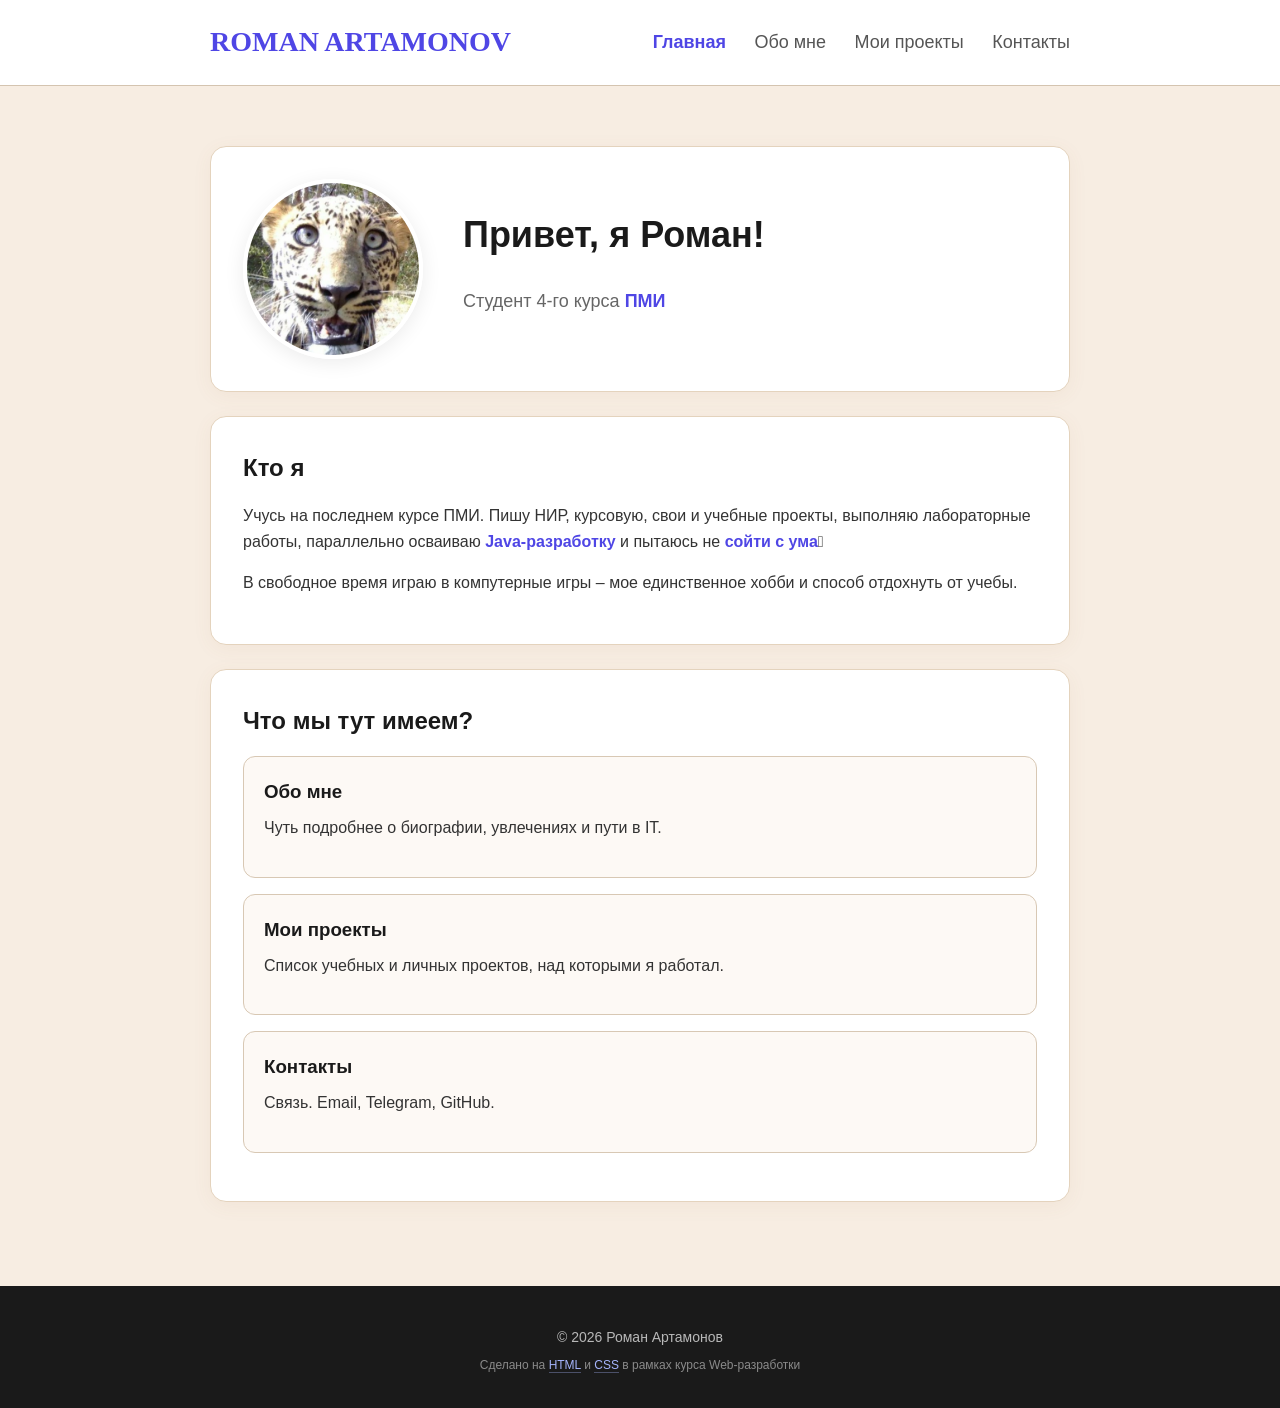
==== lab4/index.html @ 22666db7 "chore: перенос файлов в папку lab4" ====
<!DOCTYPE html>
<html lang="ru">
<head>
    <meta charset="UTF-8">
    <meta name="viewport" content="width=device-width, initial-scale=1.0">
    <title>Главная</title>
    <link rel="stylesheet" href="css/style.css">
</head>
<body>

<header id="header">
    <div class="header-inner">
        <a href="index.html" class="logo">Roman Artamonov</a>
        <nav>
            <a href="index.html" class="active">Главная</a>
            <a href="about.html">Обо мне</a>
            <a href="projects.html">Мои проекты</a>
            <a href="contacts.html">Контакты</a>
        </nav>
    </div>
</header>

<main class="container">
    <section class="me">
        <img src="images/avatar.jpg" alt="Мое фото" class="avatar">
        <div class="me-text">
            <h1>Привет, я Роман!</h1>
            <p class="subtitle">Студент 4-го курса <span class="accent">ПМИ</span></p>
        </div>
    </section>

    <section>
        <h2>Кто я</h2>
        <p>Учусь на последнем курсе ПМИ. Пишу НИР, курсовую, свои и учебные проекты, выполняю лабораторные работы, параллельно осваиваю <span class="accent">Java-разработку</span> и пытаюсь не <span class="accent">сойти с ума</span>🫩</p>
        <p>В свободное время играю в компутерные игры – мое единственное хобби и способ отдохнуть от учебы.</p>
    </section>

    <section>
        <h2>Что мы тут имеем?</h2>
        <div class="card">
            <h3>Обо мне</h3>
            <p>Чуть подробнее о биографии, увлечениях и пути в IT.</p>
        </div>
        <div class="card">
            <h3>Мои проекты</h3>
            <p>Список учебных и личных проектов, над которыми я работал.</p>
        </div>
        <div class="card">
            <h3>Контакты</h3>
            <p>Связь. Email, Telegram, GitHub.</p>
        </div>
    </section>
</main>

<footer id="footer">
    <p>© 2026 Роман Артамонов</p>
    <p class="footer-note">Сделано на <a href="https://developer.mozilla.org/ru/docs/Web/HTML">HTML</a> и <a href="https://developer.mozilla.org/ru/docs/Web/CSS">CSS</a> в рамках курса Web-разработки</p>
</footer>

</body>
</html>
---- lab4/css/style.css ----
* {
    margin: 0;
    padding: 0;
    box-sizing: border-box;
}

body {
    font-family: Comfortaa, sans-serif;
    background-color: #f7ede2;
    color: #1a1a1a;
    line-height: 1.6;
    font-size: 16px;
    min-height: 100vh;
    display: flex;
    flex-direction: column;
}

#header {
    background-color: #ffffff;
    border-bottom: 1px solid #d4c4b0;
    padding: 20px 0;
    position: sticky;
    top: 0;
    z-index: 100;
}

.header-inner {
    max-width: 900px;
    margin: 0 auto;
    padding: 0 20px;
    display: flex;
    justify-content: space-between;
    align-items: center;
}

.logo {
    font-family: "Georgia", serif;
    font-size: 28px;
    font-weight: 700;
    color: #4f46e5;
    text-decoration: none;
    text-transform: uppercase;
}

nav a {
    color: #555;
    text-decoration: none;
    margin-left: 24px;
    font-size: 18px;
    transition: color 0.2s;
}

nav a:hover {
    color: #4f46e5;
}

nav a.active {
    color: #4f46e5;
    font-weight: 600;
}

main {
    flex: 1;
}

.container {
    width: 100%;
    max-width: 900px;
    margin: 0 auto;
    padding: 60px 20px;
}

h1 {
    font-size: 36px;
    margin-bottom: 24px;
    color: #1a1a1a;
}

h2 {
    font-size: 24px;
    margin-bottom: 16px;
    margin-top: 40px;
    color: #1a1a1a;
}

p {
    margin-bottom: 16px;
    color: #333;
}

.accent {
    color: #4f46e5;
    font-weight: 600;
}

main section {
    background: #ffffff;
    border: 1px solid #e4d3bd;
    border-radius: 16px;
    padding: 32px;
    margin-bottom: 24px;
    box-shadow: 0 4px 20px rgba(150, 100, 60, 0.06);
}

main section h2:first-child {
    margin-top: 0;
}

.me {
    background: #ffffff;
    border: 1px solid #e4d3bd;
    border-radius: 16px;
    padding: 32px;
    margin-bottom: 24px;
    box-shadow: 0 4px 20px rgba(150, 100, 60, 0.06);
    display: flex;
    align-items: center;
    gap: 40px;
}

.avatar {
    width: 180px;
    height: 180px;
    border-radius: 50%;
    object-fit: cover;
    border: 4px solid #fff;
    box-shadow: 0 4px 20px rgba(0, 0, 0, 0.08);
}

.me-text .subtitle {
    color: #666;
    font-size: 18px;
}

.card {
    background: #fdf9f5;
    border: 1px solid #d8c8b4;
    border-radius: 12px;
    padding: 20px;
    margin-bottom: 16px;
    transition: box-shadow 0.2s, transform 0.2s;
}

.card:hover {
    box-shadow: 0 6px 18px rgba(150, 100, 60, 0.5);
    transform: translateY(-2px);
}

.card h3 {
    margin-bottom: 8px;
    color: #1a1a1a;
}

ul {
    list-style: none;
    padding-left: 0;
}

ul li {
    padding: 8px 0 8px 24px;
    position: relative;
    color: #333;
}

ul li::before {
    content: "●";
    position: absolute;
    left: 0;
    color: #4f46e5;
}

table {
    width: 100%;
    border-collapse: collapse;
    margin-top: 24px;
    margin-bottom: 48px;
    background: #ffffff;
    border-radius: 12px;
    overflow: hidden;
    box-shadow: 0 4px 16px rgba(150, 100, 60, 0.06);
}

th {
    background-color: #4f46e5;
    color: #fff;
    padding: 14px 16px;
    font-size: 14px;
    text-transform: uppercase;
    letter-spacing: 1px;
}

td {
    padding: 14px 16px;
    border-bottom: 1px solid #d4c4b0;
    color: #333;
}

tr:last-child td {
    border-bottom: none;
}

tbody tr {
    transition: background-color 0.2s ease;
}

tbody tr:hover td {
    background-color: #fdf2e5;
    color: #2e2620;
}

tbody tr:hover td:first-child {
    color: #4f46e5;
    font-weight: 500;
}

.col-left {text-align: left;}
.col-center {text-align: center;}
.col-right {text-align: right;}

.table-link {
    color: #4f46e5;
    text-decoration: none;
    font-weight: 500;
    border-bottom: 1px dashed #4f46e5;
    transition: all 0.2s;
}

.table-link:hover {
    color: #3730a3;
    border-bottom-style: solid;
}

.tech-list {
    display: flex;
    flex-direction: column;
    gap: 2px;
    align-items: center;
}

.tech-list span {
    font-size: 16px;
    color: #555;
    line-height: 1.5;
}

.contact-list {
    display: flex;
    flex-direction: column;
    gap: 16px;
    margin-top: 24px;
}

.contact-item {
    display: flex;
    align-items: center;
    gap: 16px;
    padding: 20px 24px;
    background: #fff;
    border: 1px solid #d4c4b0;
    border-radius: 12px;
    text-decoration: none;
    color: #1a1a1a;
    transition: all 0.2s;
}

.contact-item:hover {
    border-color: #4f46e5;
    transform: translateX(4px);
}

.contact-label {
    font-weight: 600;
    min-width: 100px;
    color: #4f46e5;
}

#footer {
    background-color: #1a1a1a;
    color: #b8b8b8;
    text-align: center;
    padding: 40px 20px 32px;
    font-size: 14px;
    line-height: 1.6;
}

#footer p {
    margin: 0;
    color: inherit;
}

#footer .footer-note {
    margin-top: 8px;
    font-size: 12px;
    color: #8a8a8a;
}

#footer a {
    color: #a5b4fc;
    text-decoration: none;
    border-bottom: 1px solid rgba(165, 180, 252, 0.35);
    transition: color 0.2s, border-color 0.2s;
}

#footer a:hover {
    color: #ffffff;
    border-bottom-color: #ffffff;
}
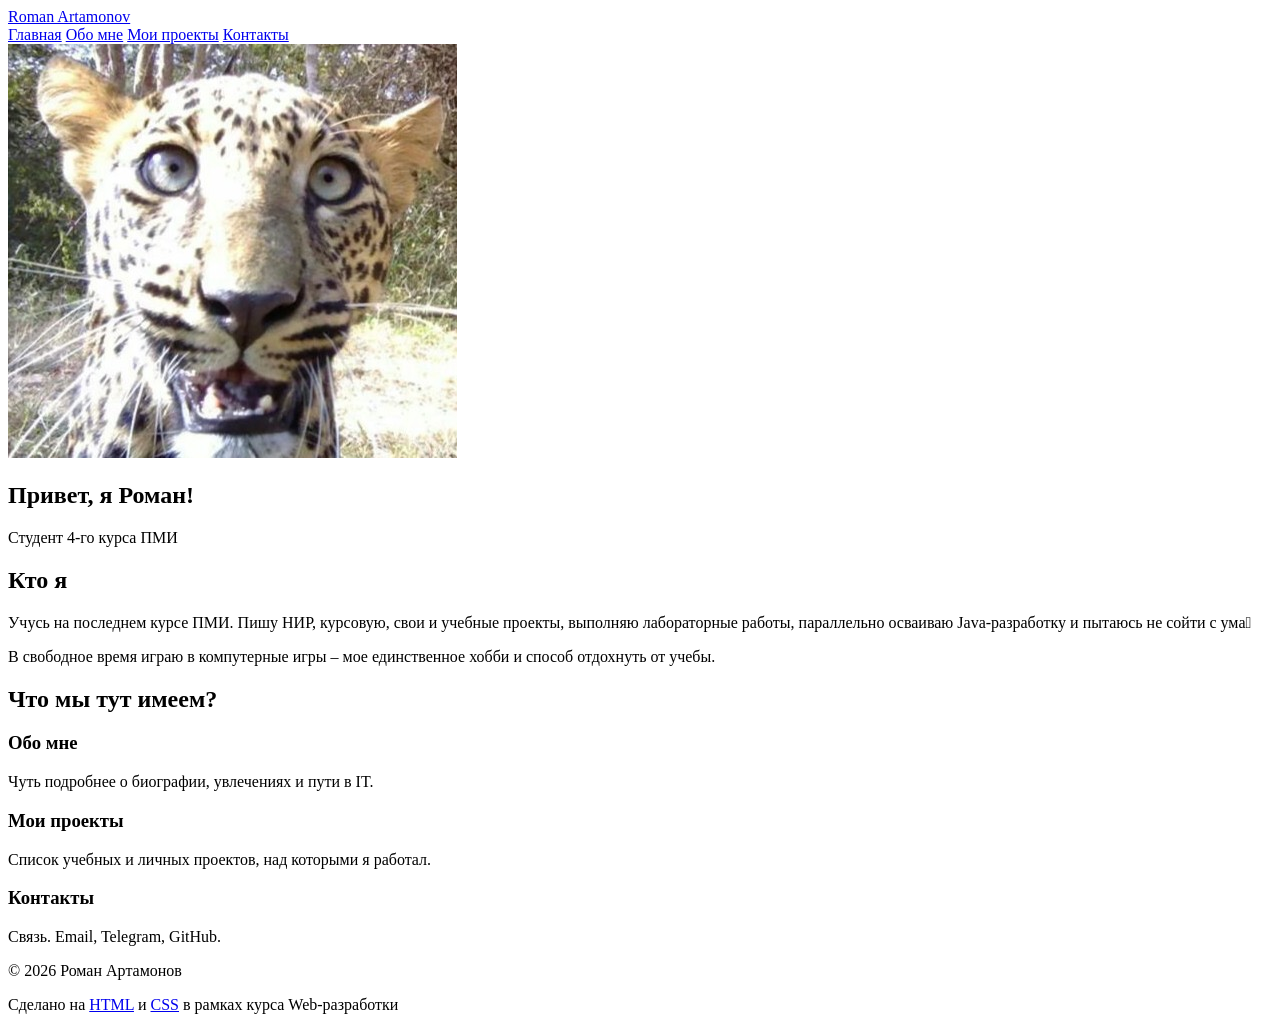
==== commit 861cc79b: "feat: обновление классов по БЭМ" ====
--- a/lab4/index.html
+++ b/lab4/index.html
@@ -8,53 +8,62 @@
 </head>
 <body>
 
-<header id="header">
-    <div class="header-inner">
-        <a href="index.html" class="logo">Roman Artamonov</a>
-        <nav>
-            <a href="index.html" class="active">Главная</a>
-            <a href="about.html">Обо мне</a>
-            <a href="projects.html">Мои проекты</a>
-            <a href="contacts.html">Контакты</a>
+<header class="header">
+    <div class="header__inner">
+        <a href="index.html" class="header__logo">Roman Artamonov</a>
+        <nav class="header__nav">
+            <a href="index.html" class="header__link header__link--active">Главная</a>
+            <a href="about.html" class="header__link">Обо мне</a>
+            <a href="projects.html" class="header__link">Мои проекты</a>
+            <a href="contacts.html" class="header__link">Контакты</a>
         </nav>
     </div>
 </header>
 
 <main class="container">
-    <section class="me">
-        <img src="images/avatar.jpg" alt="Мое фото" class="avatar">
-        <div class="me-text">
-            <h1>Привет, я Роман!</h1>
-            <p class="subtitle">Студент 4-го курса <span class="accent">ПМИ</span></p>
+
+    <section class="section hero">
+        <img src="images/avatar.jpg" alt="Мое фото" class="hero__avatar">
+        <div class="hero__text">
+            <h1 class="hero__title">Привет, я Роман!</h1>
+            <p class="hero__subtitle">Студент 4-го курса <span class="text-accent">ПМИ</span></p>
         </div>
     </section>
 
-    <section>
-        <h2>Кто я</h2>
-        <p>Учусь на последнем курсе ПМИ. Пишу НИР, курсовую, свои и учебные проекты, выполняю лабораторные работы, параллельно осваиваю <span class="accent">Java-разработку</span> и пытаюсь не <span class="accent">сойти с ума</span>🫩</p>
+    <section class="section">
+        <h2 class="section__title">Кто я</h2>
+        <p>Учусь на последнем курсе ПМИ. Пишу НИР, курсовую, свои и учебные проекты, выполняю лабораторные работы, параллельно осваиваю <span class="text-accent">Java-разработку</span> и пытаюсь не <span class="text-accent">сойти с ума</span>🫩</p>
         <p>В свободное время играю в компутерные игры – мое единственное хобби и способ отдохнуть от учебы.</p>
     </section>
 
-    <section>
-        <h2>Что мы тут имеем?</h2>
-        <div class="card">
-            <h3>Обо мне</h3>
-            <p>Чуть подробнее о биографии, увлечениях и пути в IT.</p>
-        </div>
-        <div class="card">
-            <h3>Мои проекты</h3>
-            <p>Список учебных и личных проектов, над которыми я работал.</p>
-        </div>
-        <div class="card">
-            <h3>Контакты</h3>
-            <p>Связь. Email, Telegram, GitHub.</p>
+    <section class="section">
+        <h2 class="section__title">Что мы тут имеем?</h2>
+
+        <div class="cards-flex">
+            <article class="card">
+                <h3 class="card__title">Обо мне</h3>
+                <p class="card__text">Чуть подробнее о биографии, увлечениях и пути в IT.</p>
+            </article>
+            <article class="card">
+                <h3 class="card__title">Мои проекты</h3>
+                <p class="card__text">Список учебных и личных проектов, над которыми я работал.</p>
+            </article>
+            <article class="card">
+                <h3 class="card__title">Контакты</h3>
+                <p class="card__text">Связь. Email, Telegram, GitHub.</p>
+            </article>
         </div>
     </section>
 </main>
 
-<footer id="footer">
-    <p>© 2026 Роман Артамонов</p>
-    <p class="footer-note">Сделано на <a href="https://developer.mozilla.org/ru/docs/Web/HTML">HTML</a> и <a href="https://developer.mozilla.org/ru/docs/Web/CSS">CSS</a> в рамках курса Web-разработки</p>
+<footer class="footer">
+    <p class="footer__text">© 2026 Роман Артамонов</p>
+    <p class="footer__note">
+        Сделано на
+        <a class="footer__link" href="https://developer.mozilla.org/ru/docs/Web/HTML">HTML</a> и
+        <a class="footer__link" href="https://developer.mozilla.org/ru/docs/Web/CSS">CSS</a>
+        в рамках курса Web-разработки
+    </p>
 </footer>
 
 </body>
